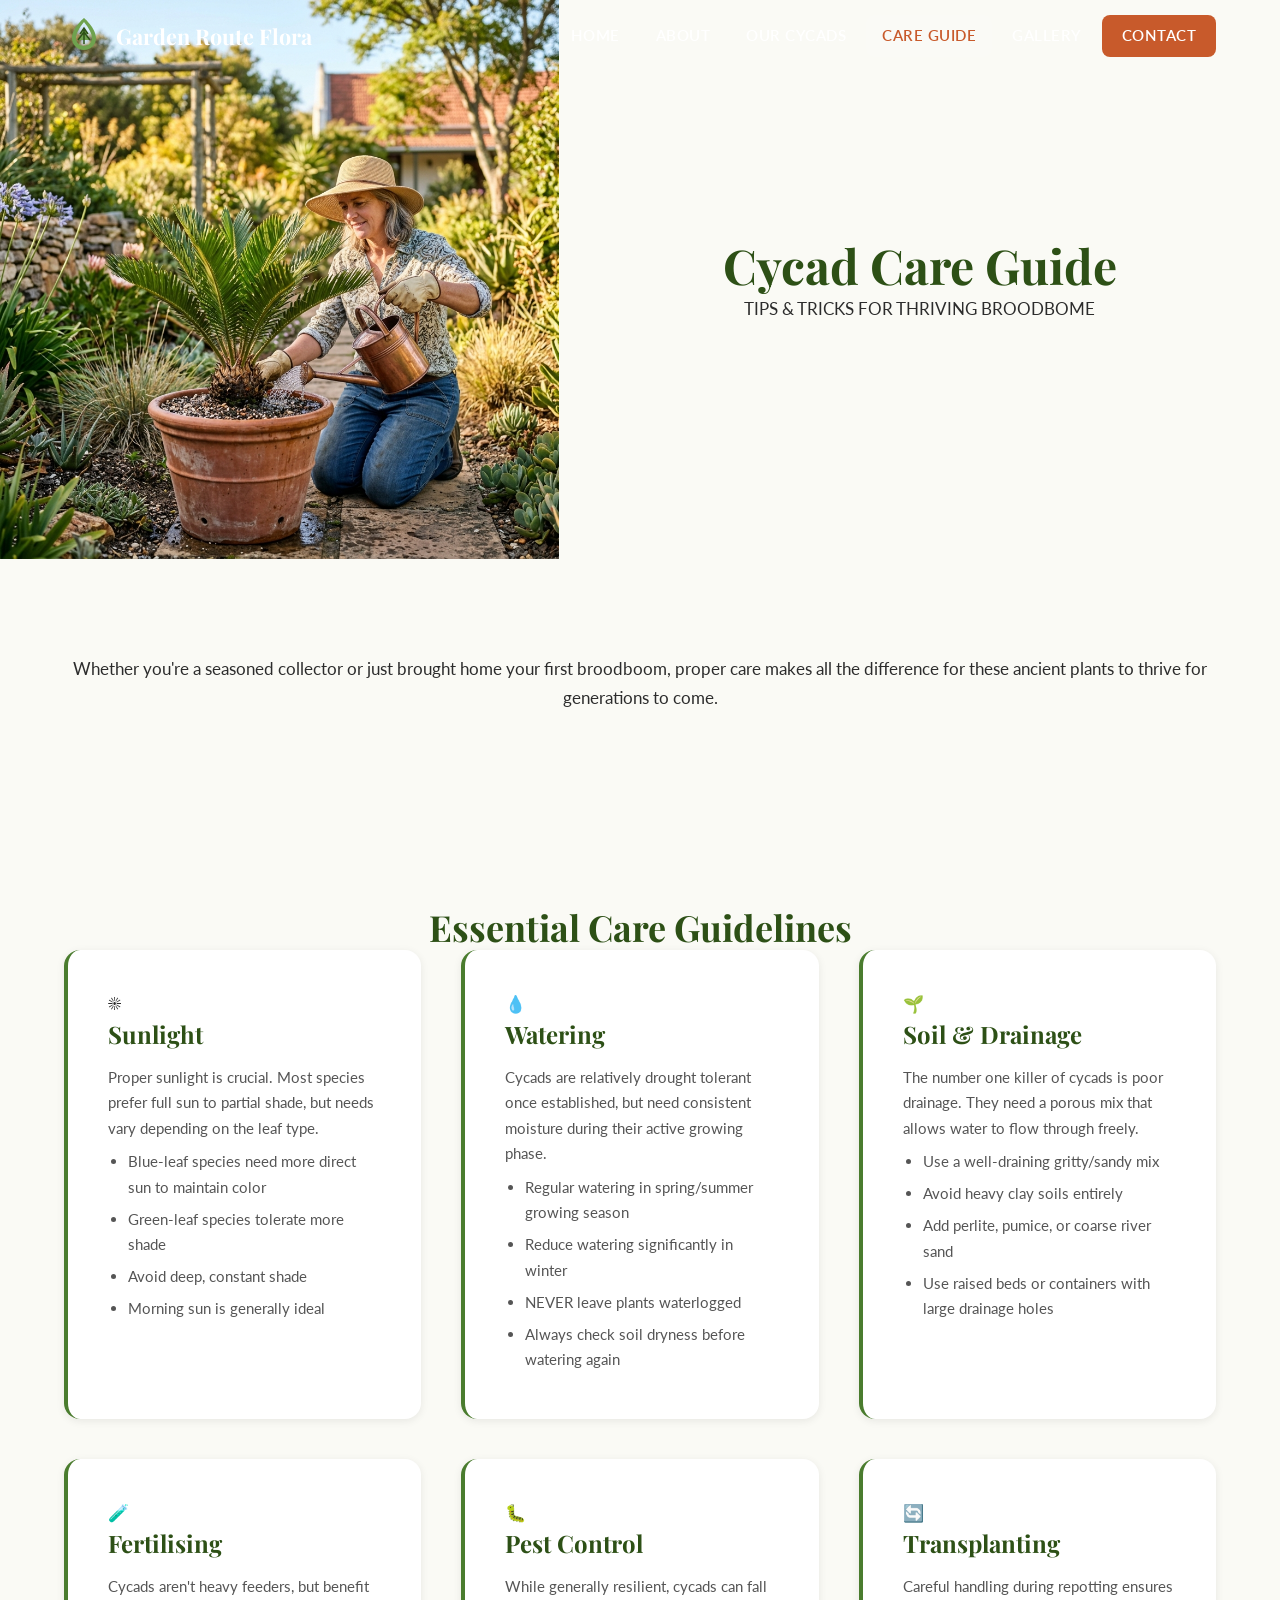
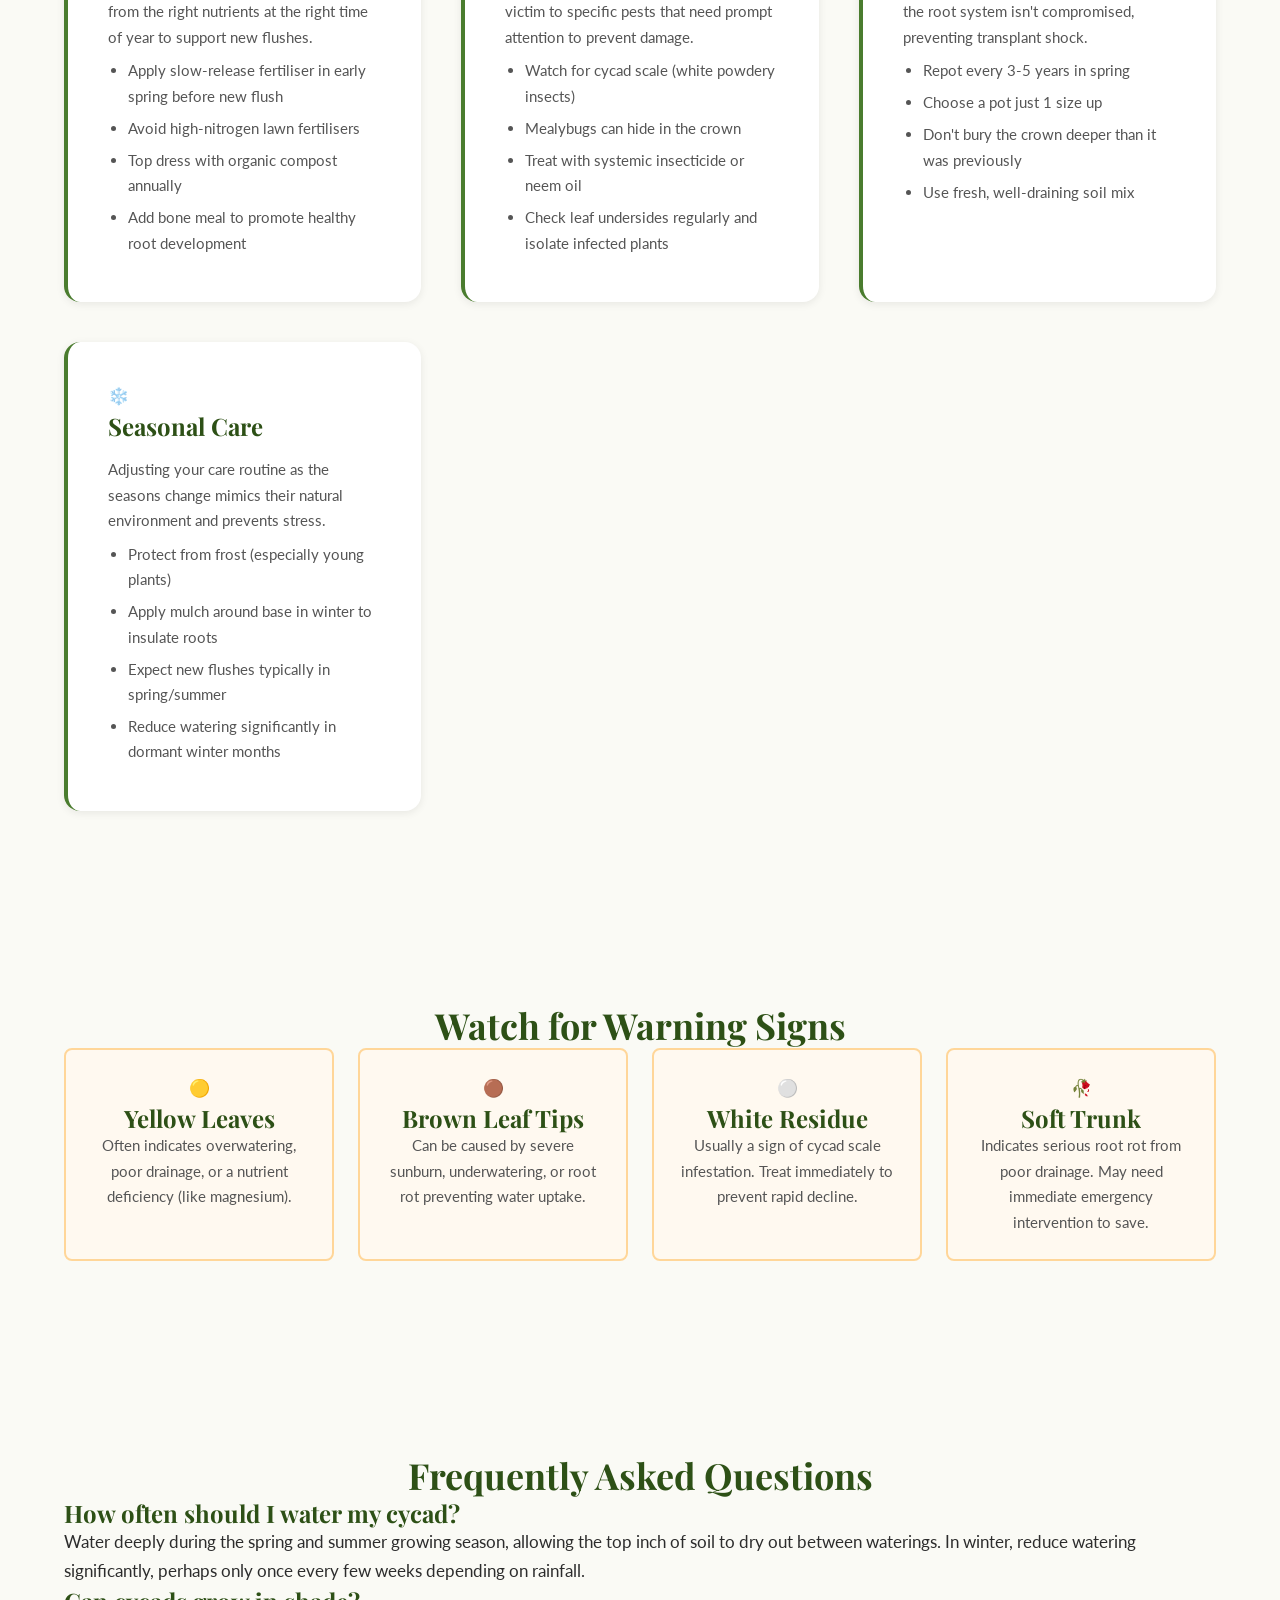
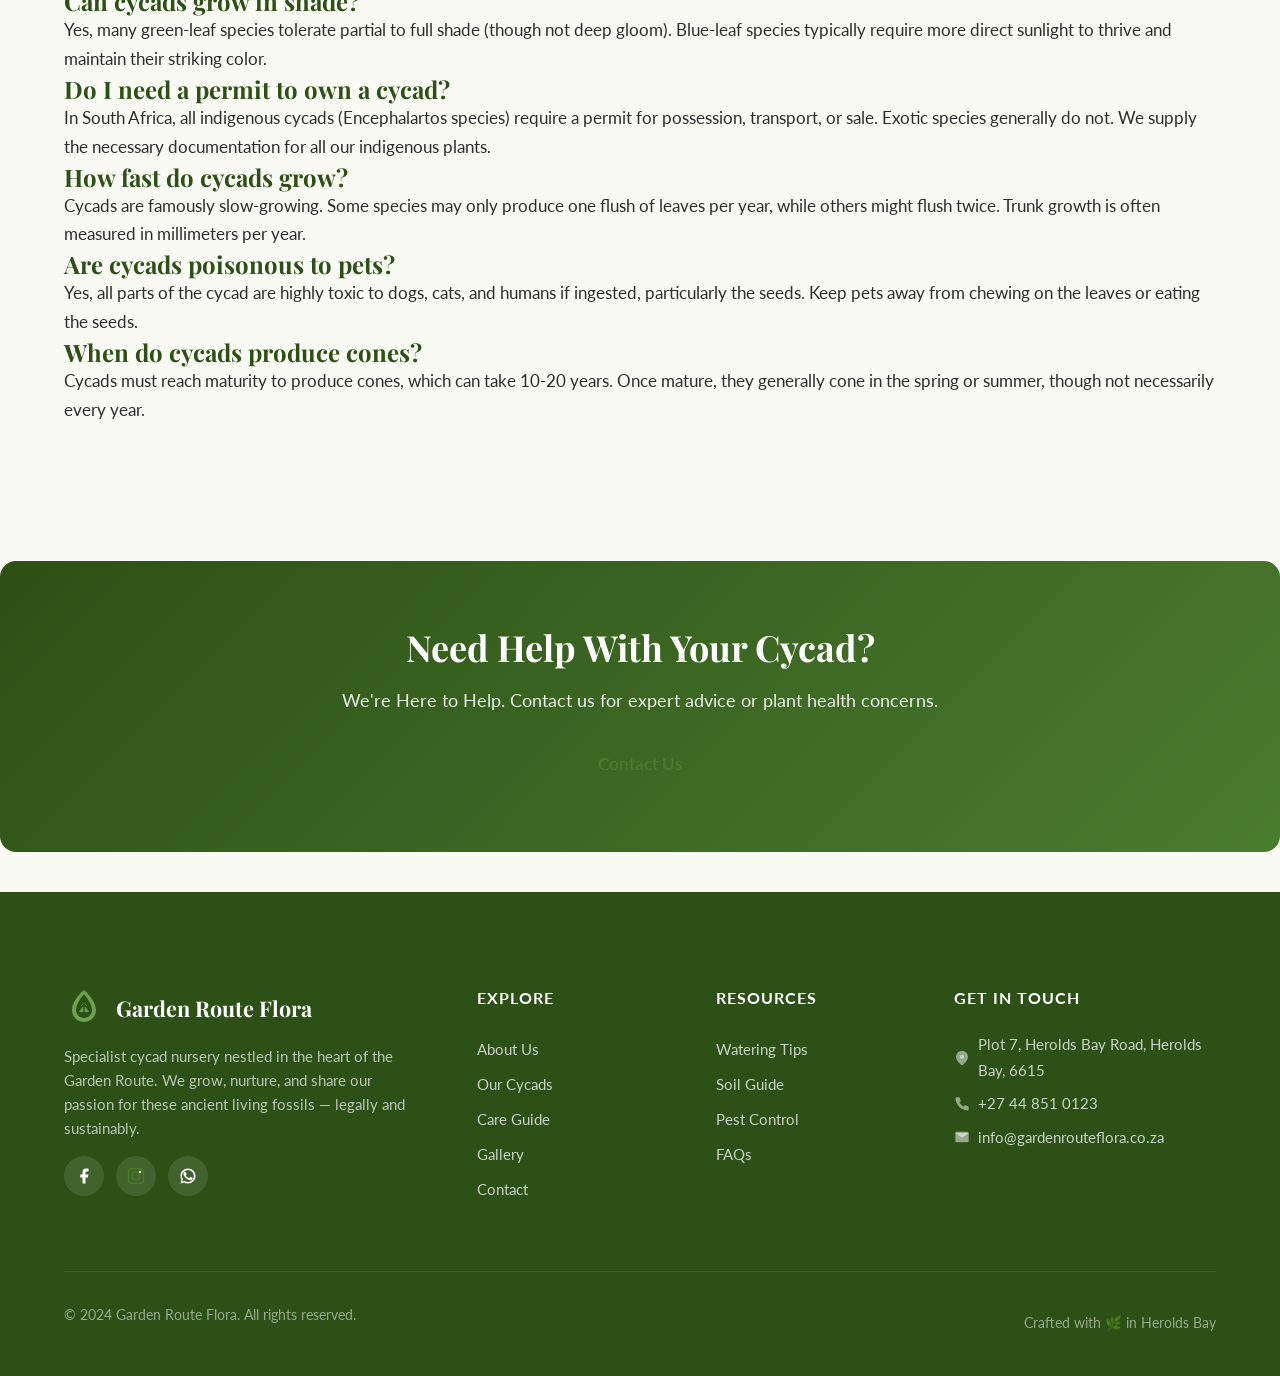
==== care-guide.html @ b322606f "Initial commit: Garden Route Flora cycad nursery website - Complete static site with 6 pages (Home, " ====
<!DOCTYPE html>
<html lang="en">
<head>
  <meta charset="UTF-8">
  <meta name="viewport" content="width=device-width, initial-scale=1.0">
  <title>Cycad Care Guide — Tips for Healthy Broodbome | Garden Route Flora</title>
  <meta name="description" content="Expert cycad care guide from Garden Route Flora. Learn how to care for cycads, broodboom versorging, and get cycad care tips in South Africa.">
  <meta property="og:title" content="Cycad Care Guide — Tips for Healthy Broodbome | Garden Route Flora">
  <meta property="og:description" content="Expert cycad care guide from Garden Route Flora. Learn how to care for cycads, broodboom versorging, and get cycad care tips in South Africa.">
  <meta property="og:type" content="website">
  
  <link rel="preconnect" href="https://fonts.googleapis.com">
  <link rel="preconnect" href="https://fonts.gstatic.com" crossorigin>
  <link href="https://fonts.googleapis.com/css2?family=Lato:wght@300;400;700;900&family=Playfair+Display:ital,wght@0,400;0,700;1,400&display=swap" rel="stylesheet">
  
  <link rel="stylesheet" href="css/styles.css">
</head>
<body>

  <!-- Navbar -->
  <nav class="navbar">
    <div class="container">
      <a href="index.html" class="nav-logo">
        <svg viewBox="0 0 40 40" xmlns="http://www.w3.org/2000/svg">
          <path class="logo-leaf" d="M20 2C20 2 8 12 8 22c0 6.627 5.373 12 12 12s12-5.373 12-12C32 12 20 2 20 2zm0 28c-4.418 0-8-3.582-8-8 0-6 6-13.5 8-16 2 2.5 8 10 8 16 0 4.418-3.582 8-8 8z"/>
          <path class="logo-leaf" d="M20 12v16M16 18l4-6 4 6M14 24l6-8 6 8" fill="none" stroke="#2D5016" stroke-width="1.5"/>
        </svg>
        Garden Route Flora
      </a>
      <button class="nav-toggle" aria-label="Toggle navigation">
        <span></span><span></span><span></span>
      </button>
      <div class="nav-links">
        <a href="index.html">Home</a>
        <a href="about.html">About</a>
        <a href="cycads.html">Our Cycads</a>
        <a href="care-guide.html" class="active">Care Guide</a>
        <a href="gallery.html">Gallery</a>
        <a href="contact.html" class="nav-cta">Contact</a>
      </div>
    </div>
  </nav>

  <!-- Hero Section -->
  <section class="hero hero--short">
    <div class="hero-bg">
      <img src="images/care-watering.jpg" alt="Watering cycads" class="hero-img">
    </div>
    <div class="container">
      <div class="hero-content">
        <h1>Cycad Care Guide</h1>
        <p class="subtitle">TIPS & TRICKS FOR THRIVING BROODBOME</p>
      </div>
    </div>
  </section>

  <!-- Intro -->
  <section class="section reveal">
    <div class="container container--narrow text-center">
      <p class="lead-text">Whether you're a seasoned collector or just brought home your first broodboom, proper care makes all the difference for these ancient plants to thrive for generations to come.</p>
    </div>
  </section>

  <!-- Care Grid -->
  <section class="section bg-light reveal">
    <div class="container">
      <h2 class="text-center section-title">Essential Care Guidelines</h2>
      
      <div class="care-grid">
        <!-- Sunlight -->
        <div class="care-card" id="sunlight">
          <div class="care-icon">☀️</div>
          <h3>Sunlight</h3>
          <p>Proper sunlight is crucial. Most species prefer full sun to partial shade, but needs vary depending on the leaf type.</p>
          <ul>
            <li>Blue-leaf species need more direct sun to maintain color</li>
            <li>Green-leaf species tolerate more shade</li>
            <li>Avoid deep, constant shade</li>
            <li>Morning sun is generally ideal</li>
          </ul>
        </div>
        
        <!-- Watering -->
        <div class="care-card" id="watering">
          <div class="care-icon">💧</div>
          <h3>Watering</h3>
          <p>Cycads are relatively drought tolerant once established, but need consistent moisture during their active growing phase.</p>
          <ul>
            <li>Regular watering in spring/summer growing season</li>
            <li>Reduce watering significantly in winter</li>
            <li>NEVER leave plants waterlogged</li>
            <li>Always check soil dryness before watering again</li>
          </ul>
        </div>
        
        <!-- Soil -->
        <div class="care-card" id="soil">
          <div class="care-icon">🌱</div>
          <h3>Soil & Drainage</h3>
          <p>The number one killer of cycads is poor drainage. They need a porous mix that allows water to flow through freely.</p>
          <ul>
            <li>Use a well-draining gritty/sandy mix</li>
            <li>Avoid heavy clay soils entirely</li>
            <li>Add perlite, pumice, or coarse river sand</li>
            <li>Use raised beds or containers with large drainage holes</li>
          </ul>
        </div>
        
        <!-- Fertilising -->
        <div class="care-card" id="fertilising">
          <div class="care-icon">🧪</div>
          <h3>Fertilising</h3>
          <p>Cycads aren't heavy feeders, but benefit from the right nutrients at the right time of year to support new flushes.</p>
          <ul>
            <li>Apply slow-release fertiliser in early spring before new flush</li>
            <li>Avoid high-nitrogen lawn fertilisers</li>
            <li>Top dress with organic compost annually</li>
            <li>Add bone meal to promote healthy root development</li>
          </ul>
        </div>
        
        <!-- Pests -->
        <div class="care-card" id="pests">
          <div class="care-icon">🐛</div>
          <h3>Pest Control</h3>
          <p>While generally resilient, cycads can fall victim to specific pests that need prompt attention to prevent damage.</p>
          <ul>
            <li>Watch for cycad scale (white powdery insects)</li>
            <li>Mealybugs can hide in the crown</li>
            <li>Treat with systemic insecticide or neem oil</li>
            <li>Check leaf undersides regularly and isolate infected plants</li>
          </ul>
        </div>
        
        <!-- Transplanting -->
        <div class="care-card" id="transplanting">
          <div class="care-icon">🔄</div>
          <h3>Transplanting</h3>
          <p>Careful handling during repotting ensures the root system isn't compromised, preventing transplant shock.</p>
          <ul>
            <li>Repot every 3-5 years in spring</li>
            <li>Choose a pot just 1 size up</li>
            <li>Don't bury the crown deeper than it was previously</li>
            <li>Use fresh, well-draining soil mix</li>
          </ul>
        </div>
        
        <!-- Seasonal -->
        <div class="care-card" id="seasonal">
          <div class="care-icon">❄️</div>
          <h3>Seasonal Care</h3>
          <p>Adjusting your care routine as the seasons change mimics their natural environment and prevents stress.</p>
          <ul>
            <li>Protect from frost (especially young plants)</li>
            <li>Apply mulch around base in winter to insulate roots</li>
            <li>Expect new flushes typically in spring/summer</li>
            <li>Reduce watering significantly in dormant winter months</li>
          </ul>
        </div>
      </div>
    </div>
  </section>

  <!-- Warning Signs -->
  <section class="section reveal">
    <div class="container">
      <h2 class="text-center section-title">Watch for Warning Signs</h2>
      
      <div class="warning-grid">
        <div class="warning-card">
          <div class="warning-icon">🟡</div>
          <h3>Yellow Leaves</h3>
          <p>Often indicates overwatering, poor drainage, or a nutrient deficiency (like magnesium).</p>
        </div>
        <div class="warning-card">
          <div class="warning-icon">🟤</div>
          <h3>Brown Leaf Tips</h3>
          <p>Can be caused by severe sunburn, underwatering, or root rot preventing water uptake.</p>
        </div>
        <div class="warning-card">
          <div class="warning-icon">⚪</div>
          <h3>White Residue</h3>
          <p>Usually a sign of cycad scale infestation. Treat immediately to prevent rapid decline.</p>
        </div>
        <div class="warning-card">
          <div class="warning-icon">🥀</div>
          <h3>Soft Trunk</h3>
          <p>Indicates serious root rot from poor drainage. May need immediate emergency intervention to save.</p>
        </div>
      </div>
    </div>
  </section>

  <!-- FAQ Accordion -->
  <section class="section bg-light reveal" id="faq">
    <div class="container container--narrow">
      <h2 class="text-center section-title">Frequently Asked Questions</h2>
      
      <div class="faq-accordion">
        <div class="faq-item">
          <h3 class="faq-question">How often should I water my cycad?</h3>
          <div class="faq-answer">
            <p>Water deeply during the spring and summer growing season, allowing the top inch of soil to dry out between waterings. In winter, reduce watering significantly, perhaps only once every few weeks depending on rainfall.</p>
          </div>
        </div>
        
        <div class="faq-item">
          <h3 class="faq-question">Can cycads grow in shade?</h3>
          <div class="faq-answer">
            <p>Yes, many green-leaf species tolerate partial to full shade (though not deep gloom). Blue-leaf species typically require more direct sunlight to thrive and maintain their striking color.</p>
          </div>
        </div>
        
        <div class="faq-item">
          <h3 class="faq-question">Do I need a permit to own a cycad?</h3>
          <div class="faq-answer">
            <p>In South Africa, all indigenous cycads (Encephalartos species) require a permit for possession, transport, or sale. Exotic species generally do not. We supply the necessary documentation for all our indigenous plants.</p>
          </div>
        </div>
        
        <div class="faq-item">
          <h3 class="faq-question">How fast do cycads grow?</h3>
          <div class="faq-answer">
            <p>Cycads are famously slow-growing. Some species may only produce one flush of leaves per year, while others might flush twice. Trunk growth is often measured in millimeters per year.</p>
          </div>
        </div>
        
        <div class="faq-item">
          <h3 class="faq-question">Are cycads poisonous to pets?</h3>
          <div class="faq-answer">
            <p>Yes, all parts of the cycad are highly toxic to dogs, cats, and humans if ingested, particularly the seeds. Keep pets away from chewing on the leaves or eating the seeds.</p>
          </div>
        </div>
        
        <div class="faq-item">
          <h3 class="faq-question">When do cycads produce cones?</h3>
          <div class="faq-answer">
            <p>Cycads must reach maturity to produce cones, which can take 10-20 years. Once mature, they generally cone in the spring or summer, though not necessarily every year.</p>
          </div>
        </div>
      </div>
    </div>
  </section>

  <!-- CTA -->
  <section class="cta-banner reveal">
    <div class="container text-center">
      <h2>Need Help With Your Cycad?</h2>
      <p>We're Here to Help. Contact us for expert advice or plant health concerns.</p>
      <a href="contact.html" class="btn btn-primary mt-4">Contact Us</a>
    </div>
  </section>

  <!-- Footer -->
  <footer class="footer">
    <div class="container">
      <div class="footer-grid">
        <div class="footer-about">
          <a href="index.html" class="nav-logo">
            <svg viewBox="0 0 40 40" xmlns="http://www.w3.org/2000/svg">
              <path class="logo-leaf" d="M20 2C20 2 8 12 8 22c0 6.627 5.373 12 12 12s12-5.373 12-12C32 12 20 2 20 2zm0 28c-4.418 0-8-3.582-8-8 0-6 6-13.5 8-16 2 2.5 8 10 8 16 0 4.418-3.582 8-8 8z"/>
              <path class="logo-leaf" d="M20 12v16M16 18l4-6 4 6M14 24l6-8 6 8" fill="none" stroke="#2D5016" stroke-width="1.5"/>
            </svg>
            Garden Route Flora
          </a>
          <p>Specialist cycad nursery nestled in the heart of the Garden Route. We grow, nurture, and share our passion for these ancient living fossils — legally and sustainably.</p>
          <div class="social-links">
            <a href="#" aria-label="Facebook"><svg viewBox="0 0 24 24"><path d="M18 2h-3a5 5 0 00-5 5v3H7v4h3v8h4v-8h3l1-4h-4V7a1 1 0 011-1h3z"/></svg></a>
            <a href="#" aria-label="Instagram"><svg viewBox="0 0 24 24"><rect x="2" y="2" width="20" height="20" rx="5" ry="5" fill="none" stroke="currentColor" stroke-width="2"/><circle cx="12" cy="12" r="5" fill="none" stroke="currentColor" stroke-width="2"/><circle cx="17.5" cy="6.5" r="1.5"/></svg></a>
            <a href="#" aria-label="WhatsApp"><svg viewBox="0 0 24 24"><path d="M17.472 14.382c-.297-.149-1.758-.867-2.03-.967-.273-.099-.471-.148-.67.15-.197.297-.767.966-.94 1.164-.173.199-.347.223-.644.075-.297-.15-1.255-.463-2.39-1.475-.883-.788-1.48-1.761-1.653-2.059-.173-.297-.018-.458.13-.606.134-.133.298-.347.446-.52.149-.174.198-.298.298-.497.099-.198.05-.371-.025-.52-.075-.149-.669-1.612-.916-2.207-.242-.579-.487-.5-.669-.51-.173-.008-.371-.01-.57-.01-.198 0-.52.074-.792.372-.272.297-1.04 1.016-1.04 2.479 0 1.462 1.065 2.875 1.213 3.074.149.198 2.096 3.2 5.077 4.487.709.306 1.262.489 1.694.625.712.227 1.36.195 1.871.118.571-.085 1.758-.719 2.006-1.413.248-.694.248-1.289.173-1.413-.074-.124-.272-.198-.57-.347z"/><path d="M12 2C6.477 2 2 6.477 2 12c0 1.89.525 3.66 1.438 5.168L2 22l4.832-1.438A9.955 9.955 0 0012 22c5.523 0 10-4.477 10-10S17.523 2 12 2zm0 18a8 8 0 01-4.257-1.218l-.293-.175-3.042.798.812-2.963-.192-.304A8 8 0 1112 20z"/></svg></a>
          </div>
        </div>
        <div class="footer-links">
          <h4>Explore</h4>
          <a href="about.html">About Us</a>
          <a href="cycads.html">Our Cycads</a>
          <a href="care-guide.html">Care Guide</a>
          <a href="gallery.html">Gallery</a>
          <a href="contact.html">Contact</a>
        </div>
        <div class="footer-links">
          <h4>Resources</h4>
          <a href="care-guide.html#watering">Watering Tips</a>
          <a href="care-guide.html#soil">Soil Guide</a>
          <a href="care-guide.html#pests">Pest Control</a>
          <a href="care-guide.html#faq">FAQs</a>
        </div>
        <div class="footer-contact">
          <h4>Get in Touch</h4>
          <p><svg viewBox="0 0 24 24"><path d="M21 10c0 7-9 13-9 13s-9-6-9-13a9 9 0 0118 0z"/><circle cx="12" cy="10" r="3"/></svg> Plot 7, Herolds Bay Road, Herolds Bay, 6615</p>
          <a href="tel:+27448510123"><svg viewBox="0 0 24 24"><path d="M22 16.92v3a2 2 0 01-2.18 2 19.79 19.79 0 01-8.63-3.07 19.5 19.5 0 01-6-6 19.79 19.79 0 01-3.07-8.67A2 2 0 014.11 2h3a2 2 0 012 1.72c.127.96.361 1.903.7 2.81a2 2 0 01-.45 2.11L8.09 9.91a16 16 0 006 6l1.27-1.27a2 2 0 012.11-.45c.907.339 1.85.573 2.81.7A2 2 0 0122 16.92z"/></svg> +27 44 851 0123</a>
          <a href="mailto:info@gardenrouteflora.co.za"><svg viewBox="0 0 24 24"><path d="M4 4h16c1.1 0 2 .9 2 2v12c0 1.1-.9 2-2 2H4c-1.1 0-2-.9-2-2V6c0-1.1.9-2 2-2z"/><polyline points="22,6 12,13 2,6"/></svg> info@gardenrouteflora.co.za</a>
        </div>
      </div>
      <div class="footer-bottom">
        <p>&copy; 2024 Garden Route Flora. All rights reserved.</p>
        <p>Crafted with 🌿 in Herolds Bay</p>
      </div>
    </div>
  </footer>

  <!-- Back to Top -->
  <button class="back-to-top" aria-label="Back to top">
    <svg viewBox="0 0 24 24"><polyline points="18 15 12 9 6 15"/></svg>
  </button>

  <script src="js/main.js"></script>
</body>
</html>
---- css/styles.css ----
/* ============================================================
   Garden Route Flora — Design System
   A cycad nursery in Herolds Bay, Garden Route, South Africa
   ============================================================ */

/* ---------- CSS Custom Properties ---------- */
:root {
  /* Brand colours */
  --clr-green-dark:   #2D5016;
  --clr-green:        #4A7C2E;
  --clr-green-light:  #6FA24E;
  --clr-green-pale:   #E8F0E2;
  --clr-sand:         #F5E6D3;
  --clr-sand-light:   #FBF5ED;
  --clr-terracotta:   #C85A2B;
  --clr-terracotta-dark: #A74820;
  --clr-earth:        #8B6914;
  --clr-brown:        #5C3D1E;
  --clr-off-white:    #FAFAF5;
  --clr-white:        #FFFFFF;
  --clr-text:         #2C2C2C;
  --clr-text-light:   #555555;
  --clr-text-muted:   #888888;
  --clr-overlay:      rgba(45, 80, 22, 0.65);
  --clr-overlay-dark: rgba(0, 0, 0, 0.55);

  /* Typography */
  --ff-heading: 'Playfair Display', 'Georgia', serif;
  --ff-body:    'Lato', 'Helvetica Neue', Arial, sans-serif;
  --fs-hero:    clamp(2.5rem, 6vw, 4.5rem);
  --fs-h1:      clamp(2rem, 4vw, 3rem);
  --fs-h2:      clamp(1.5rem, 3vw, 2.25rem);
  --fs-h3:      clamp(1.2rem, 2.5vw, 1.5rem);
  --fs-body:    1.0625rem;      /* 17px */
  --fs-small:   0.9375rem;      /* 15px */

  /* Spacing */
  --sp-xs:  0.5rem;
  --sp-sm:  1rem;
  --sp-md:  1.5rem;
  --sp-lg:  2.5rem;
  --sp-xl:  4rem;
  --sp-2xl: 6rem;

  /* Layout */
  --max-width:  1200px;
  --nav-height: 72px;
  --border-radius: 8px;
  --border-radius-lg: 16px;

  /* Shadows */
  --shadow-sm:  0 2px  8px rgba(0,0,0,0.08);
  --shadow-md:  0 4px 16px rgba(0,0,0,0.12);
  --shadow-lg:  0 8px 32px rgba(0,0,0,0.16);

  /* Transitions */
  --transition: 0.3s ease;
  --transition-slow: 0.6s ease;
}


/* ---------- Reset & Base ---------- */
*,
*::before,
*::after {
  margin: 0;
  padding: 0;
  box-sizing: border-box;
}

html {
  scroll-behavior: smooth;
  scroll-padding-top: var(--nav-height);
}

body {
  font-family: var(--ff-body);
  font-size: var(--fs-body);
  line-height: 1.7;
  color: var(--clr-text);
  background-color: var(--clr-off-white);
  -webkit-font-smoothing: antialiased;
  -moz-osx-font-smoothing: grayscale;
}

img {
  max-width: 100%;
  height: auto;
  display: block;
}

a {
  color: var(--clr-green);
  text-decoration: none;
  transition: color var(--transition);
}

a:hover {
  color: var(--clr-terracotta);
}

ul, ol {
  list-style: none;
}

h1, h2, h3, h4, h5, h6 {
  font-family: var(--ff-heading);
  font-weight: 700;
  line-height: 1.25;
  color: var(--clr-green-dark);
}

h1 { font-size: var(--fs-h1); }
h2 { font-size: var(--fs-h2); }
h3 { font-size: var(--fs-h3); }

p + p { margin-top: var(--sp-sm); }


/* ---------- Utility Classes ---------- */
.container {
  width: 100%;
  max-width: var(--max-width);
  margin: 0 auto;
  padding: 0 var(--sp-md);
}

.section {
  padding: var(--sp-2xl) 0;
}

.section--sand {
  background-color: var(--clr-sand-light);
}

.section--green {
  background-color: var(--clr-green-dark);
  color: var(--clr-white);
}

.section--green h2,
.section--green h3 {
  color: var(--clr-white);
}

.text-center { text-align: center; }
.text-muted  { color: var(--clr-text-muted); }

.section-header {
  text-align: center;
  margin-bottom: var(--sp-xl);
}

.section-header h2 {
  margin-bottom: var(--sp-xs);
}

.section-header p {
  font-size: 1.125rem;
  color: var(--clr-text-light);
  max-width: 640px;
  margin: 0 auto;
}

.section-header .divider {
  width: 60px;
  height: 3px;
  background-color: var(--clr-terracotta);
  margin: var(--sp-sm) auto;
  border-radius: 2px;
}


/* ---------- Buttons ---------- */
.btn {
  display: inline-flex;
  align-items: center;
  justify-content: center;
  gap: 0.5rem;
  padding: 0.85rem 2rem;
  font-family: var(--ff-body);
  font-size: var(--fs-body);
  font-weight: 600;
  border-radius: var(--border-radius);
  border: 2px solid transparent;
  cursor: pointer;
  transition: all var(--transition);
  text-decoration: none;
  line-height: 1;
}

.btn--primary {
  background-color: var(--clr-terracotta);
  color: var(--clr-white);
  border-color: var(--clr-terracotta);
}

.btn--primary:hover {
  background-color: var(--clr-terracotta-dark);
  border-color: var(--clr-terracotta-dark);
  color: var(--clr-white);
  transform: translateY(-2px);
  box-shadow: var(--shadow-md);
}

.btn--secondary {
  background-color: transparent;
  color: var(--clr-white);
  border-color: var(--clr-white);
}

.btn--secondary:hover {
  background-color: var(--clr-white);
  color: var(--clr-green-dark);
  transform: translateY(-2px);
}

.btn--outline-green {
  background-color: transparent;
  color: var(--clr-green);
  border-color: var(--clr-green);
}

.btn--outline-green:hover {
  background-color: var(--clr-green);
  color: var(--clr-white);
  transform: translateY(-2px);
}

.btn--small {
  padding: 0.6rem 1.25rem;
  font-size: var(--fs-small);
}


/* ---------- Navigation ---------- */
.navbar {
  position: fixed;
  top: 0;
  left: 0;
  width: 100%;
  height: var(--nav-height);
  z-index: 1000;
  transition: all var(--transition);
  background-color: transparent;
}

.navbar.scrolled {
  background-color: rgba(255,255,255,0.97);
  box-shadow: var(--shadow-sm);
  backdrop-filter: blur(10px);
}

.navbar .container {
  display: flex;
  align-items: center;
  justify-content: space-between;
  height: 100%;
}

.nav-logo {
  display: flex;
  align-items: center;
  gap: 0.75rem;
  font-family: var(--ff-heading);
  font-size: 1.35rem;
  font-weight: 700;
  color: var(--clr-white);
  text-decoration: none;
  transition: color var(--transition);
}

.navbar.scrolled .nav-logo {
  color: var(--clr-green-dark);
}

.nav-logo svg {
  width: 40px;
  height: 40px;
  flex-shrink: 0;
}

.nav-logo .logo-leaf {
  fill: var(--clr-green-light);
  transition: fill var(--transition);
}

.navbar.scrolled .nav-logo .logo-leaf {
  fill: var(--clr-green);
}

.nav-links {
  display: flex;
  align-items: center;
  gap: 0.25rem;
}

.nav-links a {
  padding: 0.5rem 1rem;
  font-size: var(--fs-small);
  font-weight: 600;
  color: var(--clr-white);
  border-radius: var(--border-radius);
  transition: all var(--transition);
  text-transform: uppercase;
  letter-spacing: 0.5px;
}

.navbar.scrolled .nav-links a {
  color: var(--clr-text);
}

.nav-links a:hover,
.nav-links a.active {
  color: var(--clr-terracotta);
  background-color: rgba(255,255,255,0.1);
}

.navbar.scrolled .nav-links a:hover,
.navbar.scrolled .nav-links a.active {
  background-color: var(--clr-green-pale);
  color: var(--clr-green-dark);
}

.nav-cta {
  padding: 0.5rem 1.25rem !important;
  background-color: var(--clr-terracotta) !important;
  color: var(--clr-white) !important;
  border-radius: var(--border-radius) !important;
}

.nav-cta:hover {
  background-color: var(--clr-terracotta-dark) !important;
}

/* Hamburger */
.nav-toggle {
  display: none;
  flex-direction: column;
  gap: 5px;
  background: none;
  border: none;
  cursor: pointer;
  padding: 4px;
  z-index: 1001;
}

.nav-toggle span {
  display: block;
  width: 26px;
  height: 2.5px;
  background-color: var(--clr-white);
  border-radius: 2px;
  transition: all var(--transition);
}

.navbar.scrolled .nav-toggle span {
  background-color: var(--clr-green-dark);
}

.nav-toggle.active span:nth-child(1) {
  transform: rotate(45deg) translate(5px, 5px);
}

.nav-toggle.active span:nth-child(2) {
  opacity: 0;
}

.nav-toggle.active span:nth-child(3) {
  transform: rotate(-45deg) translate(6px, -6px);
}


/* ---------- Hero Section ---------- */
.hero {
  position: relative;
  min-height: 100vh;
  display: flex;
  align-items: center;
  justify-content: center;
  text-align: center;
  overflow: hidden;
}

.hero--short {
  min-height: 50vh;
}

.hero__bg {
  position: absolute;
  inset: 0;
  z-index: 0;
}

.hero__bg img {
  width: 100%;
  height: 100%;
  object-fit: cover;
}

.hero__overlay {
  position: absolute;
  inset: 0;
  background: var(--clr-overlay);
  z-index: 1;
}

.hero__content {
  position: relative;
  z-index: 2;
  color: var(--clr-white);
  max-width: 800px;
  padding: var(--sp-lg) var(--sp-md);
}

.hero__subtitle {
  font-family: var(--ff-body);
  font-size: 1.125rem;
  font-weight: 400;
  letter-spacing: 3px;
  text-transform: uppercase;
  margin-bottom: var(--sp-sm);
  opacity: 0.9;
}

.hero__title {
  font-size: var(--fs-hero);
  color: var(--clr-white);
  margin-bottom: var(--sp-md);
  text-shadow: 0 2px 20px rgba(0,0,0,0.3);
}

.hero__description {
  font-size: 1.2rem;
  line-height: 1.6;
  opacity: 0.95;
  margin-bottom: var(--sp-lg);
}

.hero__buttons {
  display: flex;
  gap: var(--sp-sm);
  justify-content: center;
  flex-wrap: wrap;
}


/* ---------- Feature Cards ---------- */
.features-grid {
  display: grid;
  grid-template-columns: repeat(3, 1fr);
  gap: var(--sp-lg);
}

.feature-card {
  background: var(--clr-white);
  border-radius: var(--border-radius-lg);
  padding: var(--sp-lg);
  text-align: center;
  transition: all var(--transition);
  box-shadow: var(--shadow-sm);
}

.feature-card:hover {
  transform: translateY(-8px);
  box-shadow: var(--shadow-lg);
}

.feature-card__icon {
  width: 72px;
  height: 72px;
  margin: 0 auto var(--sp-md);
  background-color: var(--clr-green-pale);
  border-radius: 50%;
  display: flex;
  align-items: center;
  justify-content: center;
}

.feature-card__icon svg {
  width: 36px;
  height: 36px;
  fill: var(--clr-green);
}

.feature-card h3 {
  margin-bottom: var(--sp-xs);
}

.feature-card p {
  color: var(--clr-text-light);
  font-size: var(--fs-small);
}

.feature-card .btn {
  margin-top: var(--sp-md);
}


/* ---------- About / Story Section ---------- */
.story-grid {
  display: grid;
  grid-template-columns: 1fr 1fr;
  gap: var(--sp-xl);
  align-items: center;
}

.story-grid--reverse {
  direction: rtl;
}

.story-grid--reverse > * {
  direction: ltr;
}

.story-image {
  border-radius: var(--border-radius-lg);
  overflow: hidden;
  box-shadow: var(--shadow-md);
}

.story-image img {
  width: 100%;
  height: 100%;
  object-fit: cover;
  transition: transform var(--transition-slow);
}

.story-image:hover img {
  transform: scale(1.05);
}

.story-content h2 {
  margin-bottom: var(--sp-md);
}

.story-content p {
  color: var(--clr-text-light);
  margin-bottom: var(--sp-sm);
}


/* ---------- Facts / Stats Strip ---------- */
.facts-strip {
  display: grid;
  grid-template-columns: repeat(4, 1fr);
  gap: var(--sp-md);
  text-align: center;
  padding: var(--sp-xl) 0;
}

.fact-item {
  padding: var(--sp-md);
}

.fact-item__number {
  font-family: var(--ff-heading);
  font-size: 2.5rem;
  font-weight: 700;
  color: var(--clr-terracotta);
  line-height: 1;
  margin-bottom: var(--sp-xs);
}

.section--green .fact-item__number {
  color: var(--clr-sand);
}

.fact-item__label {
  font-size: var(--fs-small);
  text-transform: uppercase;
  letter-spacing: 1px;
  opacity: 0.85;
}


/* ---------- Species / Cycad Cards ---------- */
.species-grid {
  display: grid;
  grid-template-columns: repeat(auto-fill, minmax(280px, 1fr));
  gap: var(--sp-lg);
}

.species-card {
  background: var(--clr-white);
  border-radius: var(--border-radius-lg);
  overflow: hidden;
  box-shadow: var(--shadow-sm);
  transition: all var(--transition);
}

.species-card:hover {
  transform: translateY(-6px);
  box-shadow: var(--shadow-lg);
}

.species-card__image {
  height: 260px;
  overflow: hidden;
}

.species-card__image img {
  width: 100%;
  height: 100%;
  object-fit: cover;
  transition: transform var(--transition-slow);
}

.species-card:hover .species-card__image img {
  transform: scale(1.08);
}

.species-card__body {
  padding: var(--sp-md);
}

.species-card__name {
  font-family: var(--ff-heading);
  font-size: 1.25rem;
  color: var(--clr-green-dark);
  margin-bottom: 0.25rem;
}

.species-card__latin {
  font-style: italic;
  font-size: var(--fs-small);
  color: var(--clr-text-muted);
  margin-bottom: var(--sp-sm);
}

.species-card__body p {
  font-size: var(--fs-small);
  color: var(--clr-text-light);
  margin-bottom: var(--sp-sm);
}

.species-card__tags {
  display: flex;
  gap: 0.5rem;
  flex-wrap: wrap;
  margin-bottom: var(--sp-sm);
}

.tag {
  display: inline-block;
  padding: 0.25rem 0.75rem;
  font-size: 0.8rem;
  font-weight: 600;
  border-radius: 50px;
  background-color: var(--clr-green-pale);
  color: var(--clr-green-dark);
}

.tag--sun     { background: #FFF3CD; color: #856404; }
.tag--shade   { background: #D1ECF1; color: #0C5460; }
.tag--drought { background: #F8D7DA; color: #721C24; }


/* ---------- Filter Tabs ---------- */
.filter-tabs {
  display: flex;
  justify-content: center;
  gap: 0.5rem;
  margin-bottom: var(--sp-xl);
  flex-wrap: wrap;
}

.filter-tab {
  padding: 0.6rem 1.5rem;
  font-family: var(--ff-body);
  font-size: var(--fs-small);
  font-weight: 600;
  border: 2px solid var(--clr-green);
  background: transparent;
  color: var(--clr-green);
  border-radius: 50px;
  cursor: pointer;
  transition: all var(--transition);
}

.filter-tab:hover,
.filter-tab.active {
  background-color: var(--clr-green);
  color: var(--clr-white);
}


/* ---------- Care Guide ---------- */
.care-grid {
  display: grid;
  grid-template-columns: repeat(auto-fill, minmax(320px, 1fr));
  gap: var(--sp-lg);
}

.care-card {
  background: var(--clr-white);
  border-radius: var(--border-radius-lg);
  padding: var(--sp-lg);
  box-shadow: var(--shadow-sm);
  transition: all var(--transition);
  border-left: 4px solid var(--clr-green);
}

.care-card:hover {
  box-shadow: var(--shadow-md);
  transform: translateY(-4px);
}

.care-card__icon {
  font-size: 2rem;
  margin-bottom: var(--sp-sm);
}

.care-card h3 {
  margin-bottom: var(--sp-sm);
}

.care-card p {
  color: var(--clr-text-light);
  font-size: var(--fs-small);
}

.care-card ul {
  margin-top: var(--sp-xs);
  padding-left: 1.25rem;
}

.care-card ul li {
  list-style: disc;
  font-size: var(--fs-small);
  color: var(--clr-text-light);
  margin-bottom: 0.4rem;
}


/* ---------- Accordion / FAQ ---------- */
.accordion {
  max-width: 800px;
  margin: 0 auto;
}

.accordion-item {
  border-bottom: 1px solid #e0e0e0;
}

.accordion-header {
  display: flex;
  justify-content: space-between;
  align-items: center;
  padding: var(--sp-md) 0;
  cursor: pointer;
  font-family: var(--ff-heading);
  font-size: 1.15rem;
  color: var(--clr-green-dark);
  background: none;
  border: none;
  width: 100%;
  text-align: left;
  font-weight: 600;
}

.accordion-header:hover {
  color: var(--clr-terracotta);
}

.accordion-icon {
  font-size: 1.5rem;
  font-weight: 300;
  transition: transform var(--transition);
  color: var(--clr-terracotta);
}

.accordion-item.active .accordion-icon {
  transform: rotate(45deg);
}

.accordion-body {
  max-height: 0;
  overflow: hidden;
  transition: max-height var(--transition);
}

.accordion-body__inner {
  padding: 0 0 var(--sp-md) 0;
  color: var(--clr-text-light);
}

.accordion-body__inner ul {
  padding-left: 1.25rem;
  margin-top: var(--sp-xs);
}

.accordion-body__inner ul li {
  list-style: disc;
  margin-bottom: 0.4rem;
}


/* ---------- Warning Signs ---------- */
.warning-grid {
  display: grid;
  grid-template-columns: repeat(auto-fill, minmax(260px, 1fr));
  gap: var(--sp-md);
}

.warning-card {
  background: #FFF9F0;
  border: 2px solid #FFD699;
  border-radius: var(--border-radius);
  padding: var(--sp-md);
  text-align: center;
}

.warning-card__icon {
  font-size: 2.5rem;
  margin-bottom: var(--sp-xs);
}

.warning-card h4 {
  color: var(--clr-brown);
  margin-bottom: var(--sp-xs);
}

.warning-card p {
  font-size: var(--fs-small);
  color: var(--clr-text-light);
}


/* ---------- Gallery Masonry ---------- */
.gallery-grid {
  columns: 3;
  column-gap: var(--sp-md);
}

.gallery-item {
  break-inside: avoid;
  margin-bottom: var(--sp-md);
  border-radius: var(--border-radius);
  overflow: hidden;
  cursor: pointer;
  position: relative;
}

.gallery-item img {
  width: 100%;
  transition: transform var(--transition-slow);
}

.gallery-item:hover img {
  transform: scale(1.05);
}

.gallery-item__overlay {
  position: absolute;
  inset: 0;
  background: var(--clr-overlay-dark);
  opacity: 0;
  transition: opacity var(--transition);
  display: flex;
  align-items: center;
  justify-content: center;
}

.gallery-item:hover .gallery-item__overlay {
  opacity: 1;
}

.gallery-item__overlay svg {
  width: 40px;
  height: 40px;
  fill: var(--clr-white);
}


/* ---------- Lightbox ---------- */
.lightbox {
  position: fixed;
  inset: 0;
  z-index: 9999;
  background: rgba(0,0,0,0.92);
  display: none;
  align-items: center;
  justify-content: center;
  opacity: 0;
  transition: opacity var(--transition);
}

.lightbox.active {
  display: flex;
  opacity: 1;
}

.lightbox__img {
  max-width: 90vw;
  max-height: 85vh;
  object-fit: contain;
  border-radius: var(--border-radius);
}

.lightbox__close {
  position: absolute;
  top: 20px;
  right: 24px;
  font-size: 2.5rem;
  color: var(--clr-white);
  background: none;
  border: none;
  cursor: pointer;
  line-height: 1;
  z-index: 10000;
}

.lightbox__nav {
  position: absolute;
  top: 50%;
  transform: translateY(-50%);
  font-size: 3rem;
  color: var(--clr-white);
  background: none;
  border: none;
  cursor: pointer;
  padding: 0.5rem;
  z-index: 10000;
}

.lightbox__nav--prev { left: 20px; }
.lightbox__nav--next { right: 20px; }

.lightbox__close:hover,
.lightbox__nav:hover {
  color: var(--clr-terracotta);
}


/* ---------- Contact ---------- */
.contact-grid {
  display: grid;
  grid-template-columns: 1fr 1fr;
  gap: var(--sp-xl);
}

.contact-info-card {
  background: var(--clr-white);
  border-radius: var(--border-radius-lg);
  padding: var(--sp-lg);
  box-shadow: var(--shadow-sm);
}

.contact-info-item {
  display: flex;
  gap: var(--sp-sm);
  margin-bottom: var(--sp-md);
  align-items: flex-start;
}

.contact-info-item__icon {
  width: 44px;
  height: 44px;
  background-color: var(--clr-green-pale);
  border-radius: 50%;
  display: flex;
  align-items: center;
  justify-content: center;
  flex-shrink: 0;
}

.contact-info-item__icon svg {
  width: 20px;
  height: 20px;
  fill: var(--clr-green);
}

.contact-info-item h4 {
  font-family: var(--ff-body);
  font-weight: 700;
  font-size: var(--fs-body);
  color: var(--clr-green-dark);
  margin-bottom: 0.15rem;
}

.contact-info-item p,
.contact-info-item a {
  font-size: var(--fs-small);
  color: var(--clr-text-light);
}

.hours-table {
  width: 100%;
  border-collapse: collapse;
  margin-top: var(--sp-sm);
}

.hours-table td {
  padding: 0.5rem 0;
  border-bottom: 1px solid #eee;
  font-size: var(--fs-small);
}

.hours-table td:first-child {
  font-weight: 600;
  color: var(--clr-green-dark);
}

.hours-table td:last-child {
  text-align: right;
  color: var(--clr-text-light);
}


/* ---------- Contact Form ---------- */
.contact-form {
  background: var(--clr-white);
  border-radius: var(--border-radius-lg);
  padding: var(--sp-lg);
  box-shadow: var(--shadow-sm);
}

.form-group {
  margin-bottom: var(--sp-md);
}

.form-group label {
  display: block;
  font-weight: 600;
  font-size: var(--fs-small);
  color: var(--clr-green-dark);
  margin-bottom: 0.4rem;
}

.form-group input,
.form-group select,
.form-group textarea {
  width: 100%;
  padding: 0.75rem 1rem;
  font-family: var(--ff-body);
  font-size: var(--fs-body);
  border: 2px solid #ddd;
  border-radius: var(--border-radius);
  transition: border-color var(--transition);
  background: var(--clr-off-white);
}

.form-group input:focus,
.form-group select:focus,
.form-group textarea:focus {
  outline: none;
  border-color: var(--clr-green);
  box-shadow: 0 0 0 3px rgba(74,124,46,0.15);
}

.form-group textarea {
  min-height: 140px;
  resize: vertical;
}

.form-row {
  display: grid;
  grid-template-columns: 1fr 1fr;
  gap: var(--sp-md);
}


/* ---------- Map ---------- */
.map-container {
  border-radius: var(--border-radius-lg);
  overflow: hidden;
  box-shadow: var(--shadow-md);
  margin-top: var(--sp-lg);
}

.map-container iframe {
  width: 100%;
  height: 400px;
  border: 0;
}


/* ---------- Directions ---------- */
.directions-card {
  background: var(--clr-sand-light);
  border-radius: var(--border-radius-lg);
  padding: var(--sp-lg);
  margin-top: var(--sp-lg);
}

.directions-card h3 {
  margin-bottom: var(--sp-md);
}

.directions-steps {
  padding-left: 1.5rem;
}

.directions-steps li {
  list-style: decimal;
  margin-bottom: var(--sp-sm);
  color: var(--clr-text-light);
  padding-left: 0.5rem;
}


/* ---------- CTA Banner ---------- */
.cta-banner {
  background: linear-gradient(135deg, var(--clr-green-dark), var(--clr-green));
  color: var(--clr-white);
  text-align: center;
  padding: var(--sp-xl) var(--sp-md);
  border-radius: var(--border-radius-lg);
  margin: var(--sp-lg) 0;
}

.cta-banner h2 {
  color: var(--clr-white);
  margin-bottom: var(--sp-sm);
}

.cta-banner p {
  opacity: 0.9;
  margin-bottom: var(--sp-md);
  font-size: 1.1rem;
}


/* ---------- Quote Strip ---------- */
.quote-strip {
  background: var(--clr-sand);
  padding: var(--sp-xl) var(--sp-md);
  text-align: center;
}

.quote-strip blockquote {
  font-family: var(--ff-heading);
  font-size: var(--fs-h3);
  font-style: italic;
  color: var(--clr-green-dark);
  max-width: 700px;
  margin: 0 auto;
  line-height: 1.5;
}

.quote-strip cite {
  display: block;
  margin-top: var(--sp-sm);
  font-family: var(--ff-body);
  font-style: normal;
  font-size: var(--fs-small);
  color: var(--clr-text-muted);
}


/* ---------- Team ---------- */
.team-grid {
  display: grid;
  grid-template-columns: repeat(auto-fill, minmax(250px, 1fr));
  gap: var(--sp-lg);
}

.team-card {
  text-align: center;
}

.team-card__photo {
  width: 160px;
  height: 160px;
  border-radius: 50%;
  overflow: hidden;
  margin: 0 auto var(--sp-md);
  box-shadow: var(--shadow-sm);
  border: 4px solid var(--clr-green-pale);
}

.team-card__photo img {
  width: 100%;
  height: 100%;
  object-fit: cover;
}

.team-card h3 {
  margin-bottom: 0.25rem;
}

.team-card p {
  font-size: var(--fs-small);
  color: var(--clr-text-muted);
}


/* ---------- Compliance Badge ---------- */
.compliance-banner {
  display: flex;
  gap: var(--sp-md);
  align-items: center;
  background: var(--clr-green-pale);
  border: 2px solid var(--clr-green);
  border-radius: var(--border-radius-lg);
  padding: var(--sp-md) var(--sp-lg);
  margin-top: var(--sp-lg);
}

.compliance-banner__icon {
  font-size: 3rem;
  flex-shrink: 0;
}

.compliance-banner h4 {
  color: var(--clr-green-dark);
  margin-bottom: 0.25rem;
}

.compliance-banner p {
  font-size: var(--fs-small);
  color: var(--clr-text-light);
}


/* ---------- Footer ---------- */
.footer {
  background-color: var(--clr-green-dark);
  color: rgba(255,255,255,0.85);
  padding: var(--sp-2xl) 0 var(--sp-lg);
}

.footer-grid {
  display: grid;
  grid-template-columns: 2fr 1fr 1fr 1.5fr;
  gap: var(--sp-xl);
  margin-bottom: var(--sp-xl);
}

.footer h4 {
  font-family: var(--ff-body);
  color: var(--clr-white);
  font-size: 1rem;
  font-weight: 700;
  text-transform: uppercase;
  letter-spacing: 1px;
  margin-bottom: var(--sp-md);
}

.footer-about p {
  font-size: var(--fs-small);
  line-height: 1.6;
  opacity: 0.8;
}

.footer-about .nav-logo {
  margin-bottom: var(--sp-sm);
}

.footer-links a {
  display: block;
  padding: 0.3rem 0;
  color: rgba(255,255,255,0.75);
  font-size: var(--fs-small);
  transition: color var(--transition);
}

.footer-links a:hover {
  color: var(--clr-terracotta);
  padding-left: 4px;
}

.footer-contact p,
.footer-contact a {
  display: flex;
  align-items: center;
  gap: 0.5rem;
  font-size: var(--fs-small);
  color: rgba(255,255,255,0.75);
  margin-bottom: 0.5rem;
}

.footer-contact a:hover {
  color: var(--clr-terracotta);
}

.footer-contact svg {
  width: 16px;
  height: 16px;
  fill: rgba(255,255,255,0.5);
  flex-shrink: 0;
}

.social-links {
  display: flex;
  gap: 0.75rem;
  margin-top: var(--sp-sm);
}

.social-links a {
  width: 40px;
  height: 40px;
  display: flex;
  align-items: center;
  justify-content: center;
  background: rgba(255,255,255,0.1);
  border-radius: 50%;
  transition: all var(--transition);
}

.social-links a:hover {
  background: var(--clr-terracotta);
  transform: translateY(-3px);
}

.social-links svg {
  width: 18px;
  height: 18px;
  fill: var(--clr-white);
}

.footer-bottom {
  border-top: 1px solid rgba(255,255,255,0.15);
  padding-top: var(--sp-md);
  display: flex;
  justify-content: space-between;
  align-items: center;
  font-size: 0.85rem;
  opacity: 0.6;
}


/* ---------- Back to Top ---------- */
.back-to-top {
  position: fixed;
  bottom: 30px;
  right: 30px;
  width: 48px;
  height: 48px;
  background: var(--clr-green);
  color: var(--clr-white);
  border: none;
  border-radius: 50%;
  cursor: pointer;
  display: flex;
  align-items: center;
  justify-content: center;
  box-shadow: var(--shadow-md);
  transition: all var(--transition);
  opacity: 0;
  visibility: hidden;
  z-index: 999;
}

.back-to-top.visible {
  opacity: 1;
  visibility: visible;
}

.back-to-top:hover {
  background: var(--clr-terracotta);
  transform: translateY(-3px);
}

.back-to-top svg {
  width: 22px;
  height: 22px;
  fill: currentColor;
}


/* ---------- Scroll Reveal Animation ---------- */
.reveal {
  opacity: 0;
  transform: translateY(30px);
  transition: opacity 0.8s ease, transform 0.8s ease;
}

.reveal.visible {
  opacity: 1;
  transform: translateY(0);
}


/* ---------- 404 Page ---------- */
.page-404 {
  min-height: 100vh;
  display: flex;
  align-items: center;
  justify-content: center;
  text-align: center;
  padding: var(--sp-lg);
}

.page-404 h1 {
  font-size: 8rem;
  color: var(--clr-green-pale);
  line-height: 1;
}

.page-404 h2 {
  margin-bottom: var(--sp-sm);
}

.page-404 p {
  color: var(--clr-text-light);
  margin-bottom: var(--sp-lg);
}


/* ============================================================
   RESPONSIVE BREAKPOINTS
   ============================================================ */

/* Tablet */
@media (max-width: 1024px) {
  .features-grid {
    grid-template-columns: 1fr 1fr;
  }

  .footer-grid {
    grid-template-columns: 1fr 1fr;
    gap: var(--sp-lg);
  }

  .facts-strip {
    grid-template-columns: repeat(2, 1fr);
  }

  .contact-grid {
    grid-template-columns: 1fr;
  }

  .story-grid {
    grid-template-columns: 1fr;
    gap: var(--sp-lg);
  }

  .story-grid--reverse {
    direction: ltr;
  }

  .gallery-grid {
    columns: 2;
  }
}

/* Mobile */
@media (max-width: 768px) {
  :root {
    --nav-height: 64px;
  }

  .nav-toggle {
    display: flex;
  }

  .nav-links {
    position: fixed;
    top: 0;
    right: -100%;
    width: 280px;
    height: 100vh;
    background: var(--clr-white);
    flex-direction: column;
    padding: calc(var(--nav-height) + var(--sp-lg)) var(--sp-lg) var(--sp-lg);
    box-shadow: var(--shadow-lg);
    transition: right var(--transition);
    align-items: stretch;
  }

  .nav-links.active {
    right: 0;
  }

  .nav-links a {
    color: var(--clr-text) !important;
    padding: 0.75rem 0;
    border-bottom: 1px solid #eee;
    font-size: var(--fs-body);
  }

  .nav-links a:hover,
  .nav-links a.active {
    color: var(--clr-terracotta) !important;
    background: none;
  }

  .nav-cta {
    margin-top: var(--sp-sm);
    text-align: center;
    border-bottom: none !important;
  }

  .features-grid {
    grid-template-columns: 1fr;
  }

  .facts-strip {
    grid-template-columns: 1fr 1fr;
  }

  .footer-grid {
    grid-template-columns: 1fr;
    gap: var(--sp-lg);
  }

  .footer-bottom {
    flex-direction: column;
    gap: 0.5rem;
    text-align: center;
  }

  .hero__buttons {
    flex-direction: column;
    align-items: center;
  }

  .gallery-grid {
    columns: 1;
  }

  .care-grid {
    grid-template-columns: 1fr;
  }

  .form-row {
    grid-template-columns: 1fr;
  }

  .compliance-banner {
    flex-direction: column;
    text-align: center;
  }

  .lightbox__nav--prev { left: 10px; }
  .lightbox__nav--next { right: 10px; }
}

/* Small mobile */
@media (max-width: 480px) {
  .facts-strip {
    grid-template-columns: 1fr;
  }

  .hero__title {
    font-size: 2rem;
  }

  .section {
    padding: var(--sp-xl) 0;
  }
}
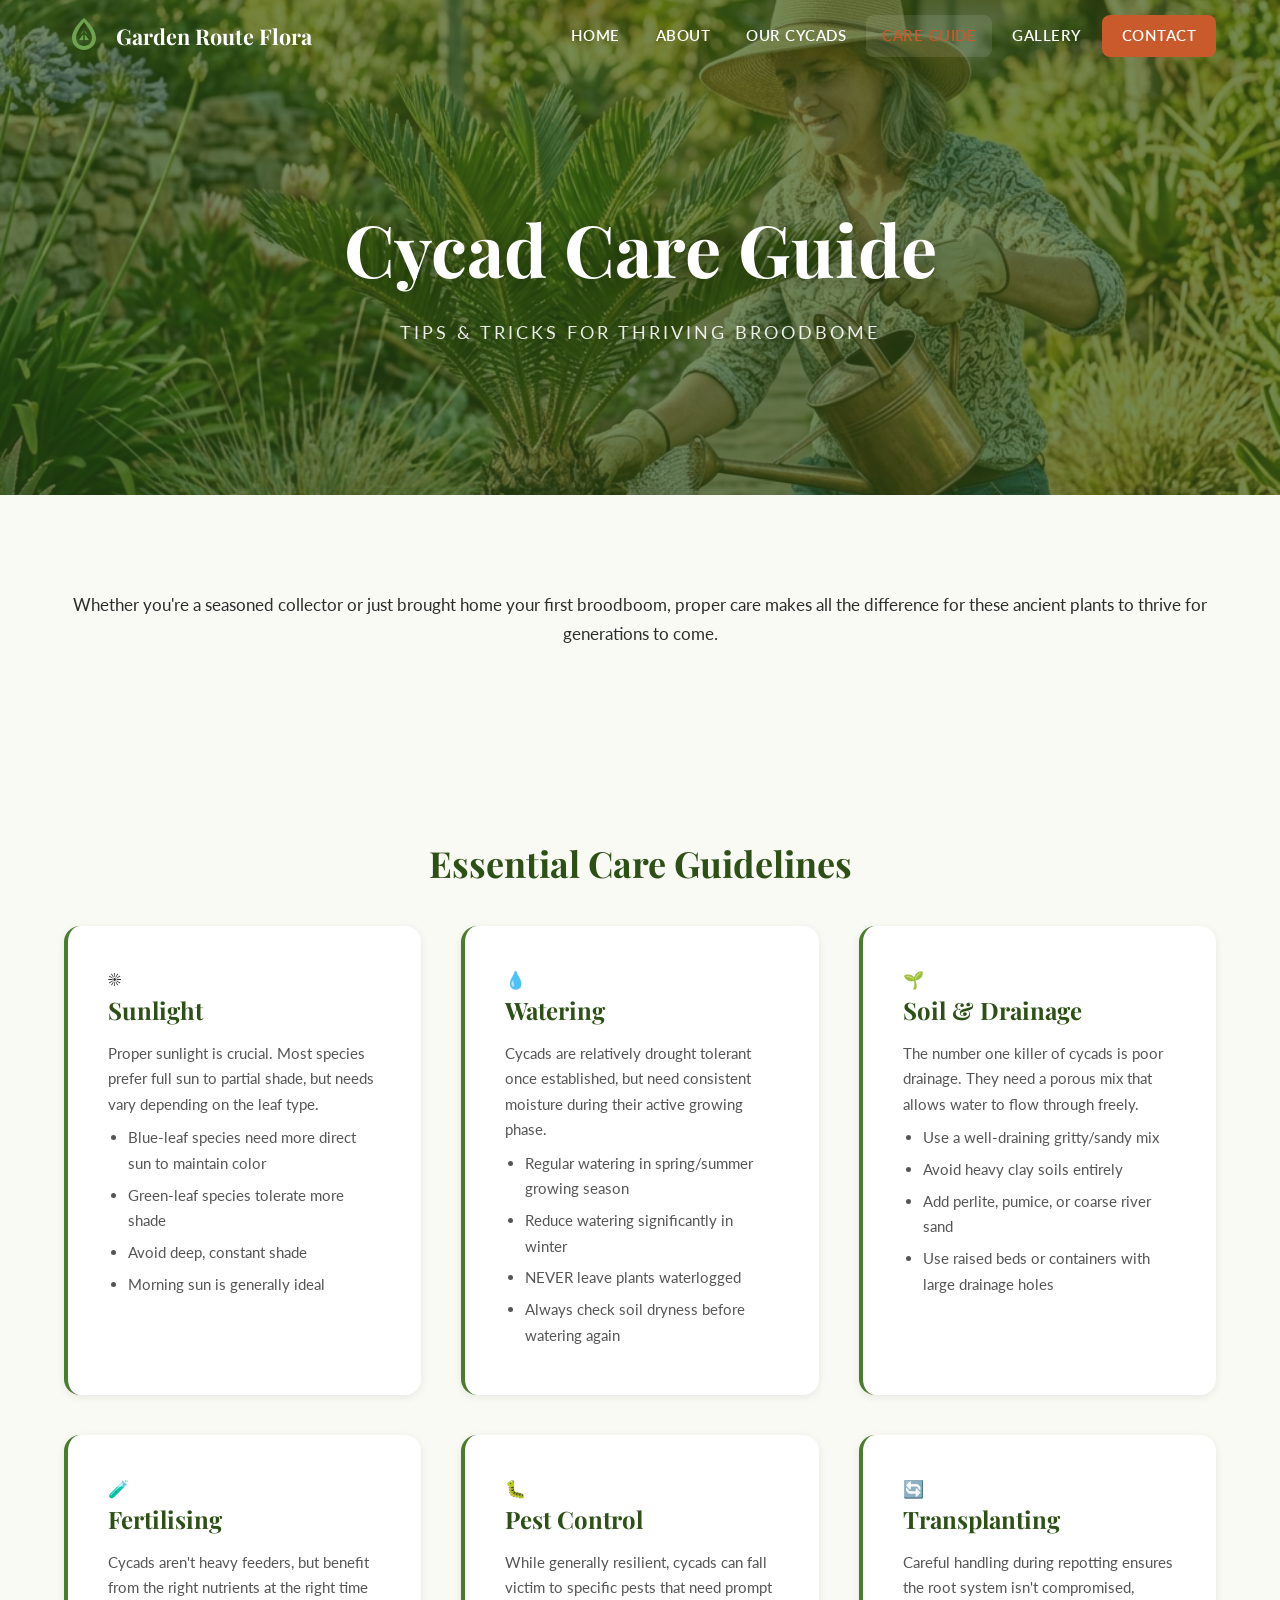
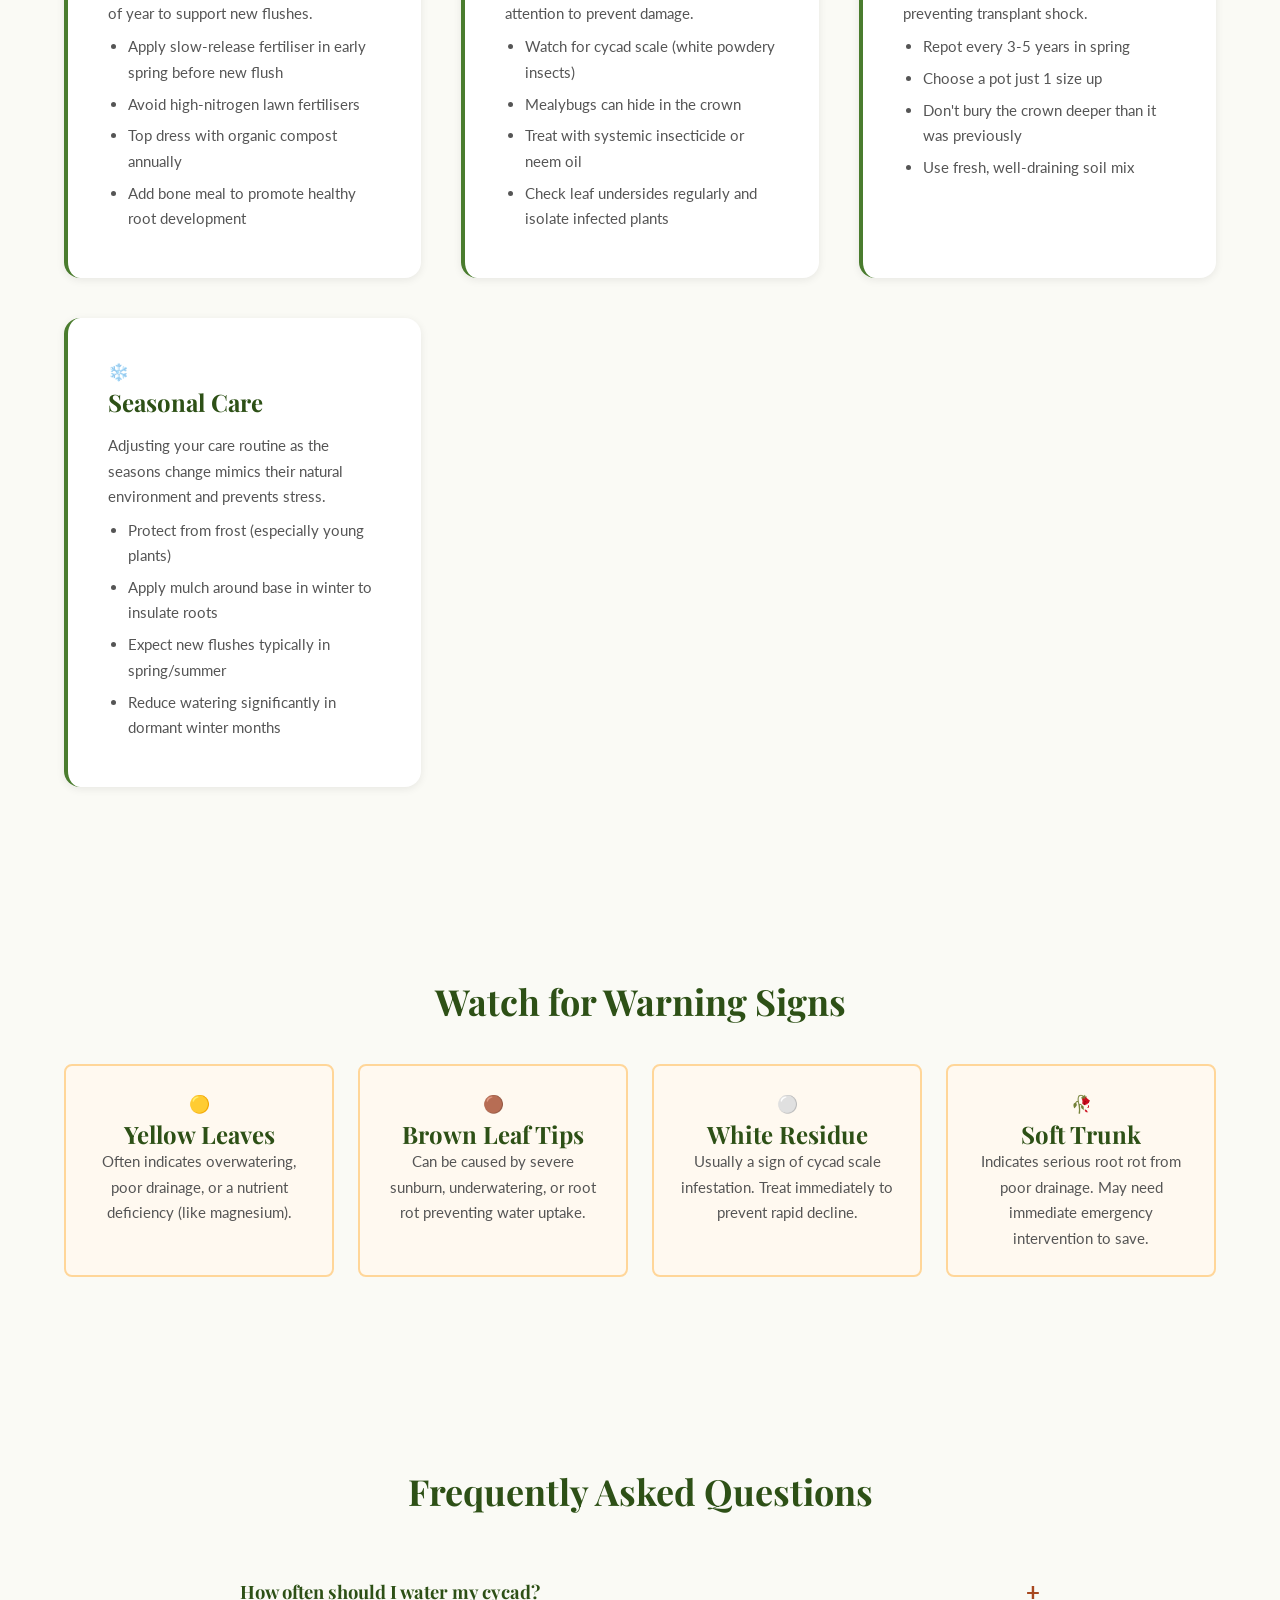
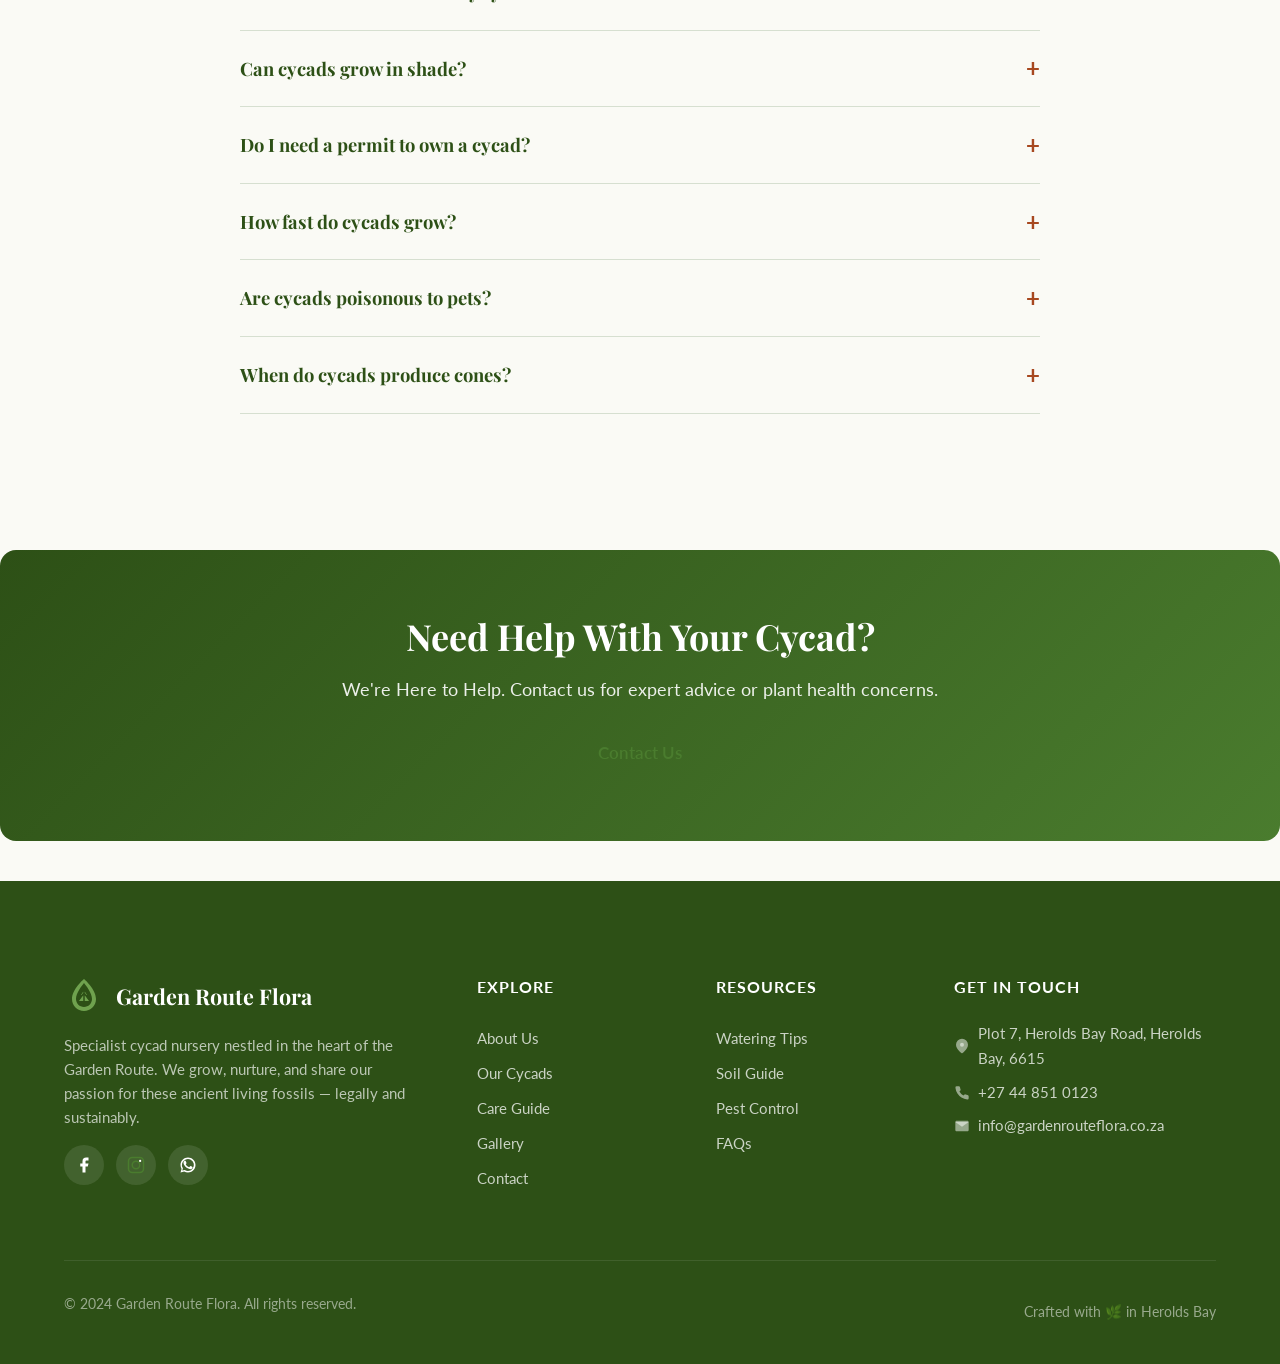
==== commit b5e6f41f: "Add Herolds Bay scenery and repair care-page layout" ====
--- a/care-guide.html
+++ b/care-guide.html
@@ -15,7 +15,7 @@
   
   <link rel="stylesheet" href="css/styles.css">
 </head>
-<body>
+<body class="care-page">
 
   <!-- Navbar -->
   <nav class="navbar">
@@ -42,27 +42,26 @@
   </nav>
 
   <!-- Hero Section -->
-  <section class="hero hero--short">
-    <div class="hero-bg">
-      <img src="images/care-watering.jpg" alt="Watering cycads" class="hero-img">
-    </div>
-    <div class="container">
-      <div class="hero-content">
-        <h1>Cycad Care Guide</h1>
-        <p class="subtitle">TIPS & TRICKS FOR THRIVING BROODBOME</p>
-      </div>
-    </div>
-  </section>
+  <header class="hero hero--short">
+    <div class="hero__bg">
+      <img src="images/care-watering.jpg" alt="Watering cycads" fetchpriority="high">
+    </div>
+    <div class="hero__overlay"></div>
+    <div class="container hero__content">
+      <h1 class="hero__title">Cycad Care Guide</h1>
+      <p class="hero__subtitle">TIPS & TRICKS FOR THRIVING BROODBOME</p>
+    </div>
+  </header>
 
   <!-- Intro -->
-  <section class="section reveal">
+  <section class="section">
     <div class="container container--narrow text-center">
       <p class="lead-text">Whether you're a seasoned collector or just brought home your first broodboom, proper care makes all the difference for these ancient plants to thrive for generations to come.</p>
     </div>
   </section>
 
   <!-- Care Grid -->
-  <section class="section bg-light reveal">
+  <section class="section bg-light">
     <div class="container">
       <h2 class="text-center section-title">Essential Care Guidelines</h2>
       
@@ -162,7 +161,7 @@
   </section>
 
   <!-- Warning Signs -->
-  <section class="section reveal">
+  <section class="section">
     <div class="container">
       <h2 class="text-center section-title">Watch for Warning Signs</h2>
       
@@ -192,58 +191,58 @@
   </section>
 
   <!-- FAQ Accordion -->
-  <section class="section bg-light reveal" id="faq">
+  <section class="section bg-light" id="faq">
     <div class="container container--narrow">
       <h2 class="text-center section-title">Frequently Asked Questions</h2>
       
-      <div class="faq-accordion">
-        <div class="faq-item">
-          <h3 class="faq-question">How often should I water my cycad?</h3>
-          <div class="faq-answer">
+      <div class="care-faq">
+        <details class="care-faq__item">
+          <summary class="care-faq__question">How often should I water my cycad?<span class="care-faq__icon" aria-hidden="true">+</span></summary>
+          <div class="care-faq__answer">
             <p>Water deeply during the spring and summer growing season, allowing the top inch of soil to dry out between waterings. In winter, reduce watering significantly, perhaps only once every few weeks depending on rainfall.</p>
           </div>
-        </div>
-        
-        <div class="faq-item">
-          <h3 class="faq-question">Can cycads grow in shade?</h3>
-          <div class="faq-answer">
+        </details>
+        
+        <details class="care-faq__item">
+          <summary class="care-faq__question">Can cycads grow in shade?<span class="care-faq__icon" aria-hidden="true">+</span></summary>
+          <div class="care-faq__answer">
             <p>Yes, many green-leaf species tolerate partial to full shade (though not deep gloom). Blue-leaf species typically require more direct sunlight to thrive and maintain their striking color.</p>
           </div>
-        </div>
-        
-        <div class="faq-item">
-          <h3 class="faq-question">Do I need a permit to own a cycad?</h3>
-          <div class="faq-answer">
+        </details>
+        
+        <details class="care-faq__item">
+          <summary class="care-faq__question">Do I need a permit to own a cycad?<span class="care-faq__icon" aria-hidden="true">+</span></summary>
+          <div class="care-faq__answer">
             <p>In South Africa, all indigenous cycads (Encephalartos species) require a permit for possession, transport, or sale. Exotic species generally do not. We supply the necessary documentation for all our indigenous plants.</p>
           </div>
-        </div>
-        
-        <div class="faq-item">
-          <h3 class="faq-question">How fast do cycads grow?</h3>
-          <div class="faq-answer">
+        </details>
+        
+        <details class="care-faq__item">
+          <summary class="care-faq__question">How fast do cycads grow?<span class="care-faq__icon" aria-hidden="true">+</span></summary>
+          <div class="care-faq__answer">
             <p>Cycads are famously slow-growing. Some species may only produce one flush of leaves per year, while others might flush twice. Trunk growth is often measured in millimeters per year.</p>
           </div>
-        </div>
-        
-        <div class="faq-item">
-          <h3 class="faq-question">Are cycads poisonous to pets?</h3>
-          <div class="faq-answer">
+        </details>
+        
+        <details class="care-faq__item">
+          <summary class="care-faq__question">Are cycads poisonous to pets?<span class="care-faq__icon" aria-hidden="true">+</span></summary>
+          <div class="care-faq__answer">
             <p>Yes, all parts of the cycad are highly toxic to dogs, cats, and humans if ingested, particularly the seeds. Keep pets away from chewing on the leaves or eating the seeds.</p>
           </div>
-        </div>
-        
-        <div class="faq-item">
-          <h3 class="faq-question">When do cycads produce cones?</h3>
-          <div class="faq-answer">
+        </details>
+        
+        <details class="care-faq__item">
+          <summary class="care-faq__question">When do cycads produce cones?<span class="care-faq__icon" aria-hidden="true">+</span></summary>
+          <div class="care-faq__answer">
             <p>Cycads must reach maturity to produce cones, which can take 10-20 years. Once mature, they generally cone in the spring or summer, though not necessarily every year.</p>
           </div>
-        </div>
+        </details>
       </div>
     </div>
   </section>
 
   <!-- CTA -->
-  <section class="cta-banner reveal">
+  <section class="cta-banner">
     <div class="container text-center">
       <h2>Need Help With Your Cycad?</h2>
       <p>We're Here to Help. Contact us for expert advice or plant health concerns.</p>
--- a/css/styles.css
+++ b/css/styles.css
@@ -732,6 +732,59 @@
   margin-bottom: 0.4rem;
 }
 
+/* Care-page layout and native FAQ disclosure controls. */
+.care-page .hero {
+  min-height: clamp(380px, 55svh, 560px);
+  padding-top: var(--nav-height);
+}
+
+.care-page .section-title {
+  margin-bottom: var(--sp-lg);
+}
+
+.care-faq {
+  max-width: 800px;
+  margin: 0 auto;
+}
+
+.care-faq__item {
+  border-bottom: 1px solid #d6dfd0;
+}
+
+.care-faq__question {
+  display: flex;
+  align-items: center;
+  justify-content: space-between;
+  gap: var(--sp-sm);
+  padding: var(--sp-md) 0;
+  color: var(--clr-green-dark);
+  font-family: var(--ff-heading);
+  font-size: 1.15rem;
+  font-weight: 700;
+  line-height: 1.5;
+  cursor: pointer;
+  list-style: none;
+}
+
+.care-faq__question::-webkit-details-marker { display: none; }
+.care-faq__question:hover { color: var(--clr-terracotta-dark); }
+.care-faq__question:focus-visible {
+  outline: 3px solid var(--clr-terracotta);
+  outline-offset: 4px;
+  border-radius: 2px;
+}
+
+.care-faq__icon {
+  flex-shrink: 0;
+  font-family: var(--ff-body);
+  font-size: 1.5rem;
+  line-height: 1;
+  color: var(--clr-terracotta-dark);
+}
+
+.care-faq__item[open] .care-faq__icon { transform: rotate(45deg); }
+.care-faq__answer { padding-bottom: var(--sp-md); color: var(--clr-text-light); }
+
 
 /* ---------- Accordion / FAQ ---------- */
 .accordion {
@@ -1403,6 +1456,164 @@
    RESPONSIVE BREAKPOINTS
    ============================================================ */
 
+/* Nursery photographs */
+.nursery-hero {
+  min-height: 560px;
+  min-height: min(720px, 78svh);
+  padding-top: var(--nav-height);
+}
+
+.nursery-home-hero {
+  min-height: 90svh;
+  padding-top: var(--nav-height);
+}
+
+.nursery-hero .hero__overlay,
+.nursery-home-hero .hero__overlay {
+  background: linear-gradient(180deg, rgba(10, 29, 13, 0.64), rgba(10, 29, 13, 0.37) 50%, rgba(10, 29, 13, 0.58));
+}
+
+.nursery-feature {
+  display: grid;
+  grid-template-columns: minmax(0, 1fr) minmax(0, 1fr);
+  gap: clamp(2rem, 6vw, 5rem);
+  align-items: center;
+}
+
+.nursery-feature__photo {
+  border-radius: var(--border-radius-lg);
+  overflow: hidden;
+  background: var(--clr-sand-light);
+}
+
+.nursery-feature__photo img {
+  width: 100%;
+  aspect-ratio: 3 / 4;
+  height: auto;
+  object-fit: cover;
+}
+
+.nursery-feature__photo figcaption {
+  padding: 1rem 1.5rem;
+  font-size: var(--fs-small);
+  color: var(--clr-text-light);
+}
+
+.nursery-eyebrow {
+  font-size: 0.8rem;
+  text-transform: uppercase;
+  letter-spacing: 0.16em;
+  font-weight: 700;
+  color: var(--clr-green);
+  margin-bottom: var(--sp-sm);
+}
+
+.nursery-feature__copy h2 {
+  font-size: clamp(2rem, 3.5vw, 3rem);
+  margin-bottom: var(--sp-md);
+}
+
+.nursery-feature__copy p:not(.nursery-eyebrow) {
+  color: var(--clr-text-light);
+  margin-bottom: var(--sp-md);
+}
+
+.nursery-text-link {
+  display: block;
+  margin-top: var(--sp-md);
+  text-decoration: underline;
+  text-underline-offset: 0.25em;
+}
+
+.nursery-photo-grid {
+  display: grid;
+  grid-template-columns: repeat(3, minmax(0, 1fr));
+  gap: var(--sp-md);
+}
+
+.nursery-photo-grid img {
+  width: 100%;
+  aspect-ratio: 4 / 3;
+  height: auto;
+  object-fit: cover;
+  border-radius: var(--border-radius-lg);
+}
+
+.nursery-photo-grid figcaption {
+  font-family: var(--ff-heading);
+  font-size: 1.15rem;
+  padding-top: var(--sp-sm);
+  color: var(--clr-green-dark);
+}
+
+.nursery-gallery-link { margin-top: var(--sp-lg); text-align: center; }
+.cycads-page .facts-section { background: var(--clr-green-pale); }
+.cycads-page .facts-list { display: grid; grid-template-columns: 1fr 1fr; gap: var(--sp-md) var(--sp-lg); margin-top: var(--sp-lg); }
+.cycads-page .cta-section p { margin: var(--sp-sm) auto var(--sp-md); max-width: 640px; }
+.home-page .story-image img { max-height: 640px; object-fit: cover; }
+.home-page .facts-strip { display: block; }
+.gallery-page main > section:first-child { padding-bottom: 0; }
+
+/* Photo gallery and keyboard-accessible lightbox */
+.gallery-page .gallery-item {
+  display: block;
+  width: 100%;
+  padding: 0;
+  border: 0;
+  background: var(--clr-white);
+  color: var(--clr-text);
+  font: inherit;
+  text-align: left;
+  box-shadow: var(--shadow-sm);
+}
+
+[hidden] { display: none !important; }
+.gallery-item__caption { display: block; padding: 0.9rem 1rem; font-size: var(--fs-small); }
+.gallery-item:focus-visible, .filter-tab:focus-visible, .lightbox button:focus-visible,
+.nursery-text-link:focus-visible, .btn:focus-visible { outline: 3px solid var(--clr-terracotta); outline-offset: 4px; }
+.gallery-status { text-align: center; color: var(--clr-text-light); margin: 0 0 var(--sp-md); }
+.gallery-page .gallery-item:focus-visible .gallery-item__overlay { opacity: 1; }
+.gallery-page .gallery-item__overlay { bottom: 3.4rem; pointer-events: none; }
+.lightbox {
+  position: fixed;
+  inset: 0;
+  z-index: 2000;
+  background: rgba(5, 15, 8, 0.96);
+  display: none;
+  align-items: center;
+  justify-content: center;
+  padding: 76px 72px;
+}
+.lightbox.active { display: flex; }
+.lightbox__figure { margin: 0; max-width: 100%; text-align: center; }
+.lightbox__img { margin: auto; max-height: calc(100svh - 205px); max-width: 100%; object-fit: contain; width: auto; height: auto; }
+.lightbox__caption { margin-top: 1rem; color: white; font-size: var(--fs-small); }
+.lightbox button { position: absolute; display: grid; place-items: center; width: 48px; height: 48px; border: 1px solid rgba(255,255,255,0.5); border-radius: 50%; background: #17351f; color: white; font-size: 2rem; cursor: pointer; }
+.lightbox__close { right: 20px; top: 20px; }
+.lightbox__nav--prev { left: 16px; top: calc(50% - 24px); }
+.lightbox__nav--next { right: 16px; top: calc(50% - 24px); }
+.nav-toggle.active span { background-color: var(--clr-green-dark); }
+
+@media (min-width: 769px) and (max-width: 1100px) {
+  .navbar .nav-links a { padding-inline: 0.5rem; font-size: 0.8rem; }
+  .navbar .nav-logo { font-size: 1.1rem; gap: 0.4rem; }
+}
+
+@media (max-width: 700px) {
+  .nursery-hero { min-height: 560px; }
+  .nursery-home-hero { min-height: 700px; }
+  .nursery-feature, .nursery-photo-grid, .cycads-page .facts-list { grid-template-columns: 1fr; }
+  .nursery-feature__photo img { aspect-ratio: 3 / 4; }
+  .nursery-photo-grid { gap: var(--sp-lg); }
+  .lightbox { padding: 76px 12px 110px; }
+  .lightbox__nav--prev, .lightbox__nav--next { top: auto; bottom: 25px; }
+  .navbar .nav-logo { font-size: 1.1rem; gap: 0.5rem; }
+}
+
+@media (prefers-reduced-motion: reduce) {
+  .nursery-feature img, .gallery-item img, .gallery-item__overlay { transition: none; }
+}
+
 /* Tablet */
 @media (max-width: 1024px) {
   .features-grid {
